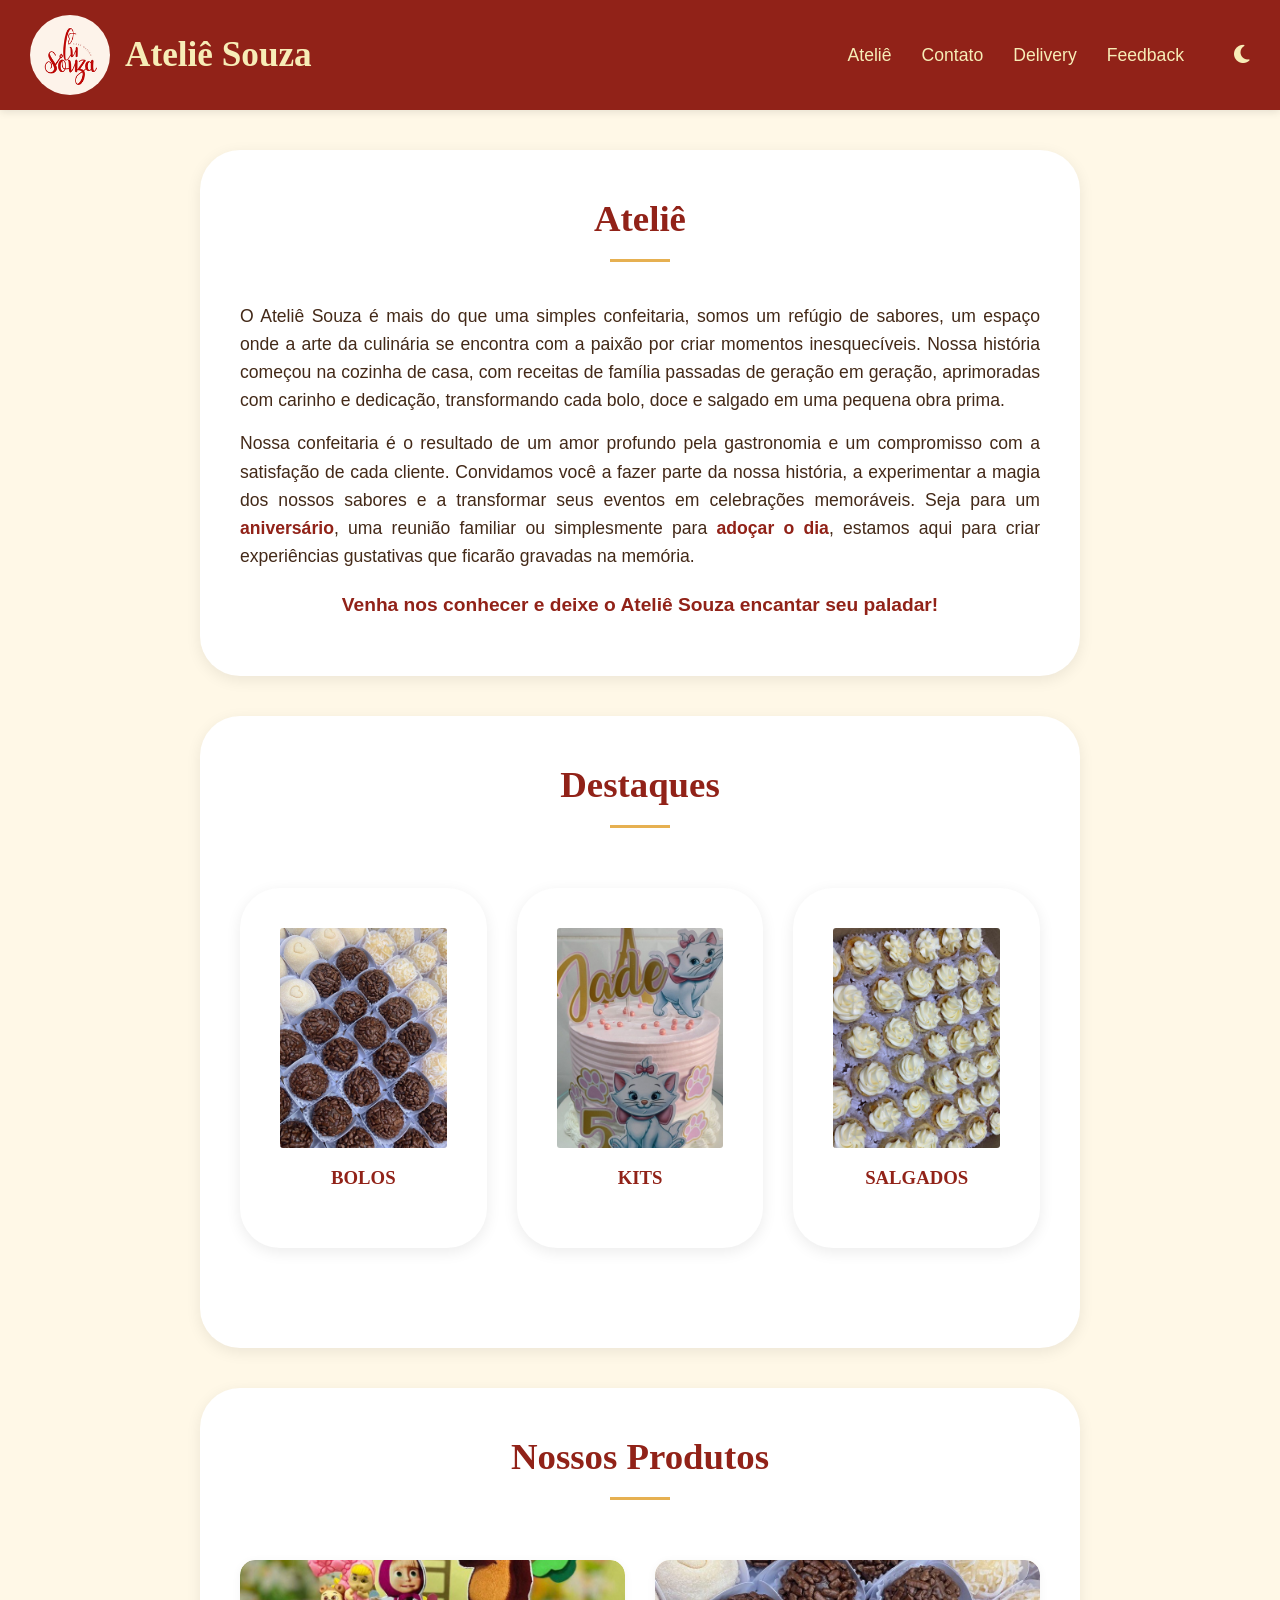
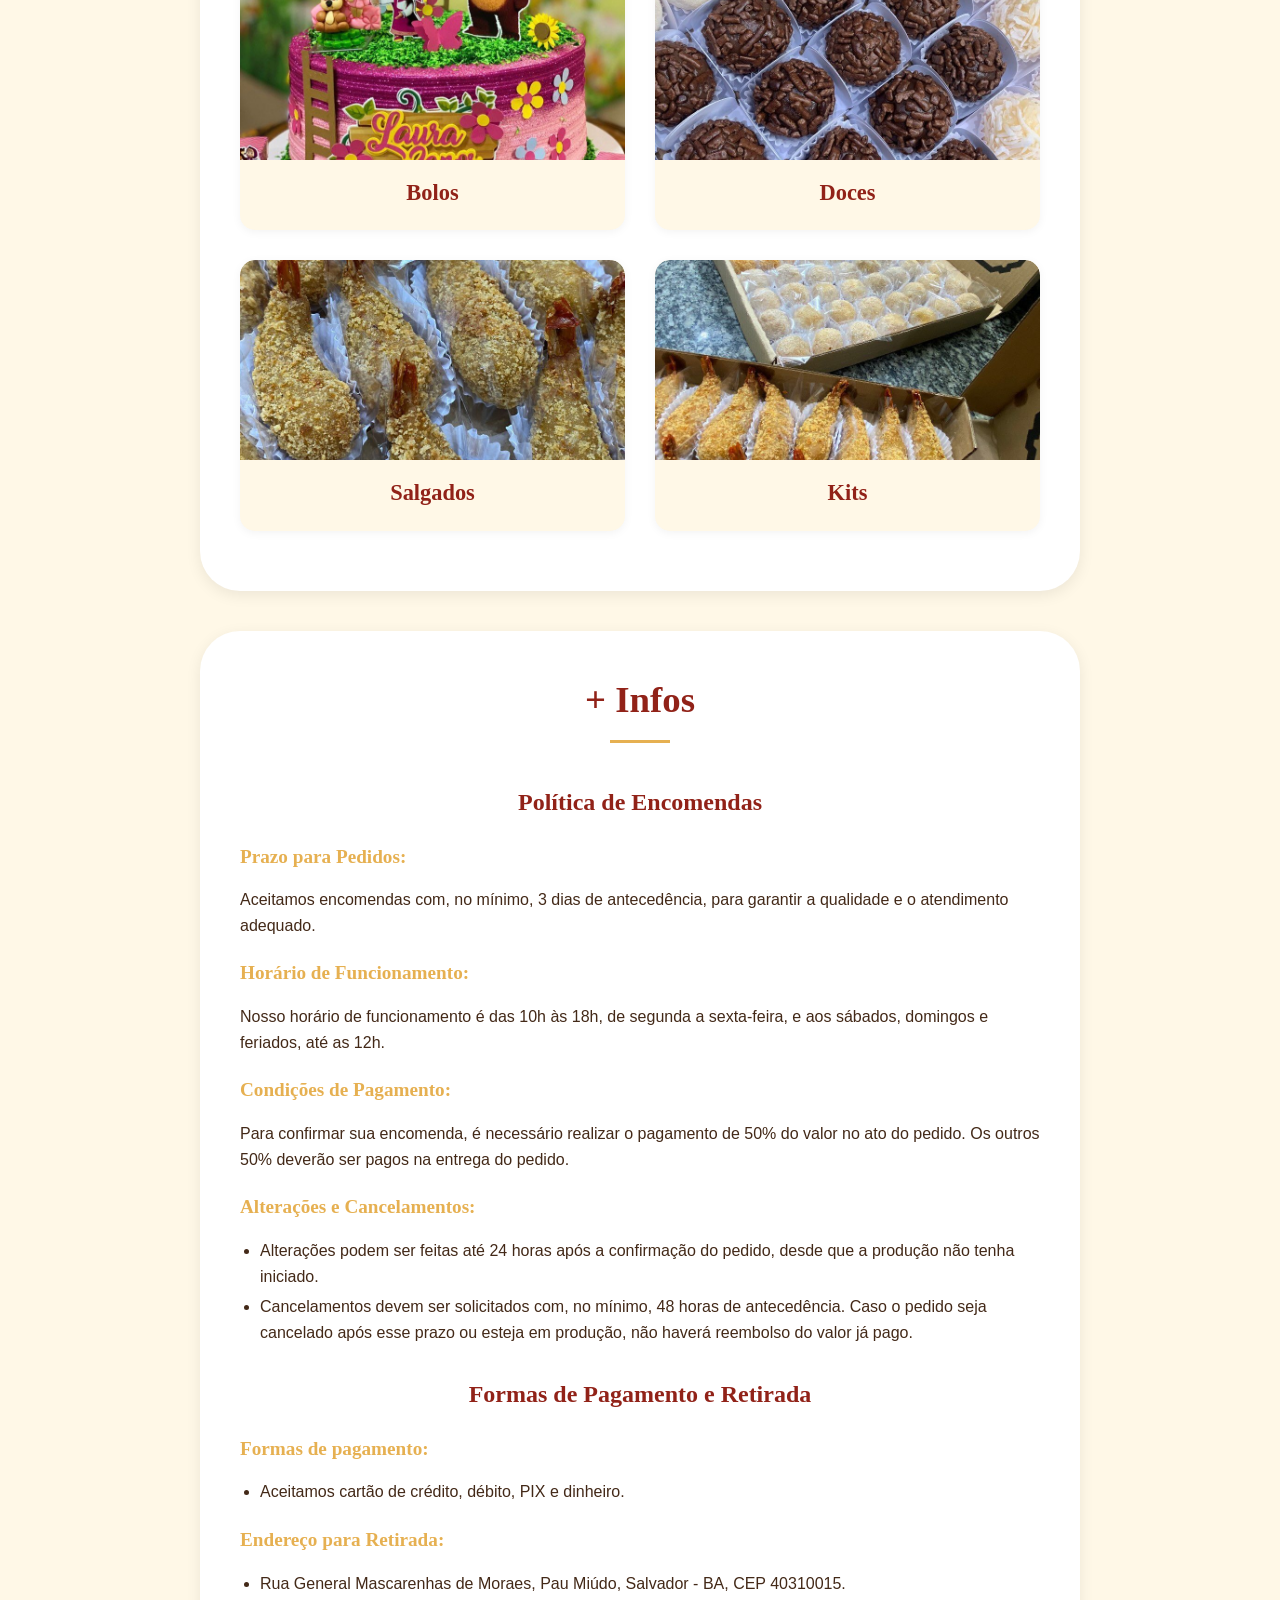
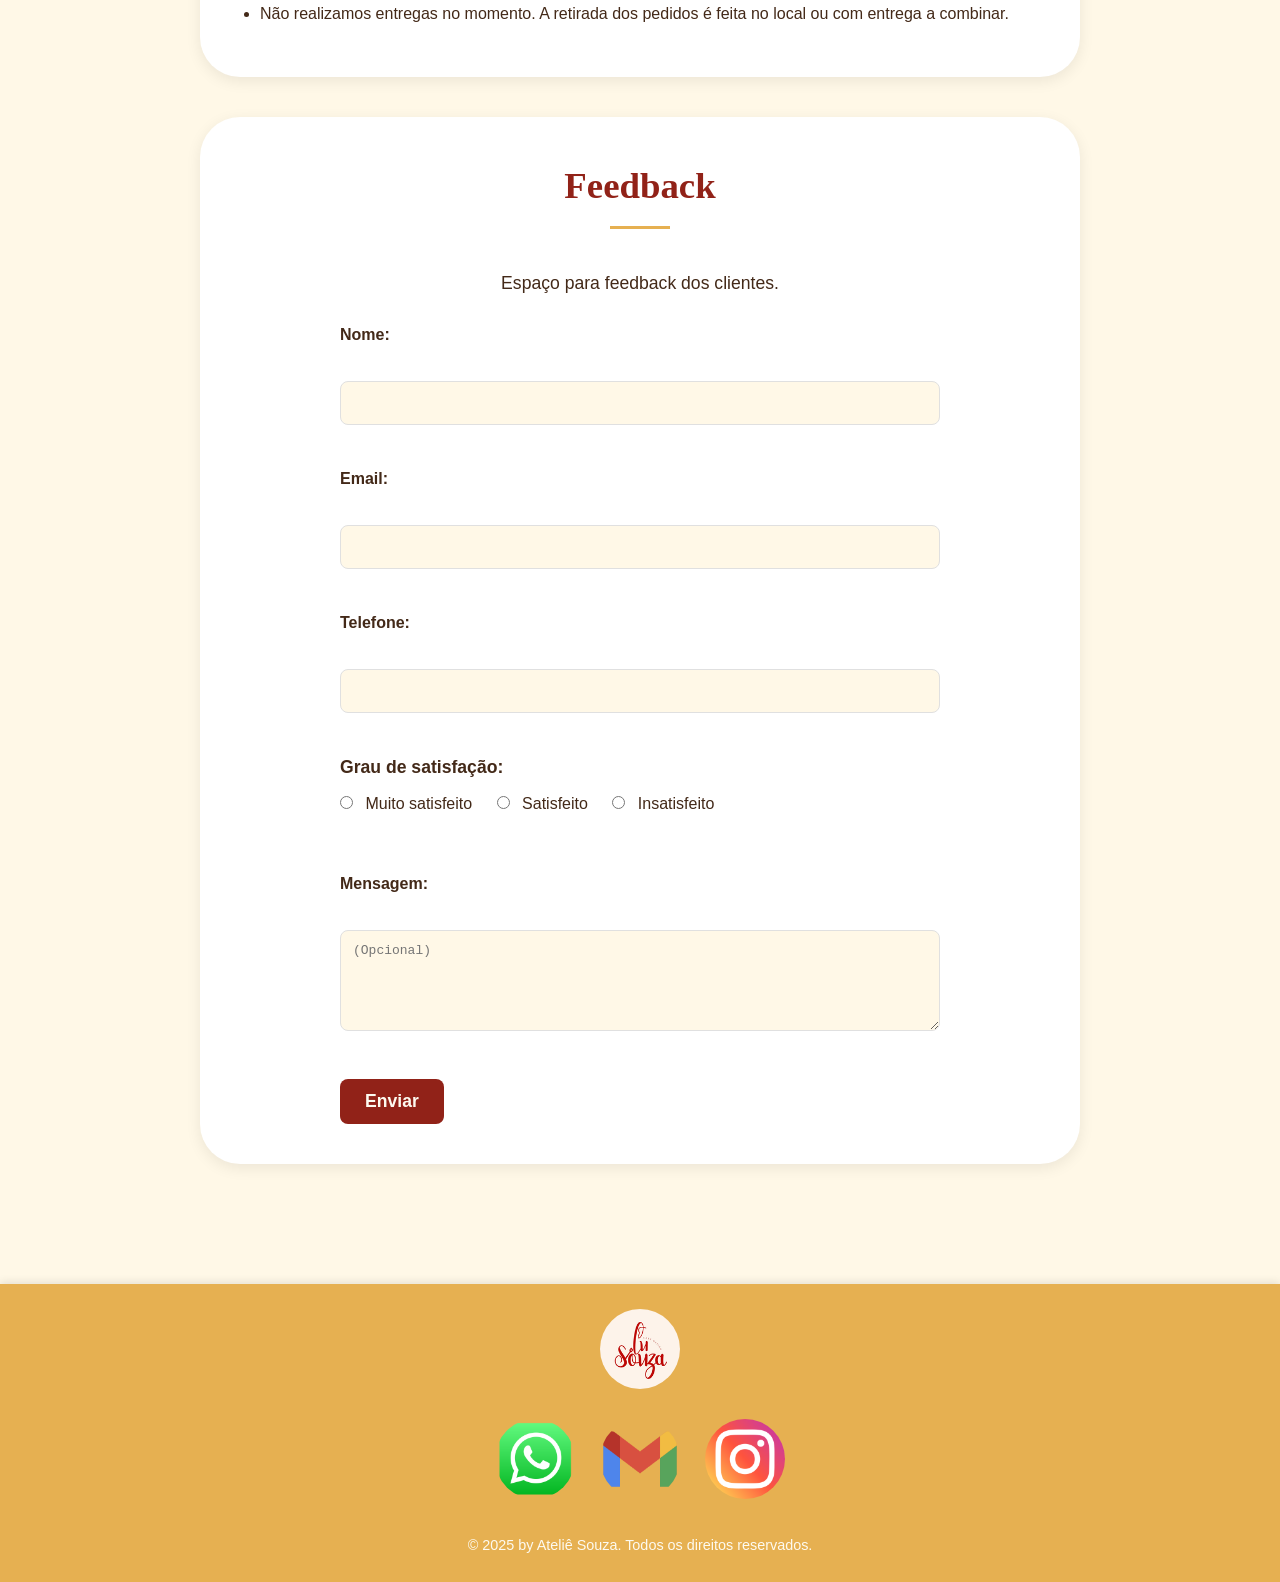
==== index.html @ 4e970af4 "Add files via upload" ====
<!DOCTYPE html>
<html lang="pt-br">
<head>
    <meta charset="UTF-8">
    <meta name="viewport" content="width=device-width, initial-scale=1.0">
    <link rel="stylesheet" href="style.css">
    <link rel="stylesheet" href="https://cdnjs.cloudflare.com/ajax/libs/font-awesome/6.7.2/css/all.min.css" integrity="sha512-Evv84Mr4kqVGRNSgIGL/F/aIDqQb7xQ2vcrdIwxfjThSH8CSR7PBEakCr51Ck+w+/U6swU2Im1vVX0SVk9ABhg==" crossorigin="anonymous" referrerpolicy="no-referrer" />
    <title>Ateliê Souza</title>
</head>
<body>
    <header>
        <div class="header-content">
            <a href="index.html" class="logo-link">
                <img src="img/logo-icon.ico" alt="Imagem do Ateliê Souza" width="100" height="100">
                <h1>Ateliê Souza</h1>
            </a>
            <nav class="main-nav">
                <ul>
                    <li><a href="#sobre">Ateliê</a></li>
                    <li><a href="#contato">Contato</a></li>
                    <li><a href="#delivery">Delivery</a></li>
                    <li><a href="#feedback">Feedback</a></li> <button id="dark-mode-toggle" aria-label="Alternar modo escuro">
                        <i class="fas fa-moon"></i>
                        </button>
                </ul>
            </nav>
        </div>
    </header>

    <main>
        <section id="sobre" class="about-section">
            <h2>Ateliê</h2>
            <div class="text-content">
                <p>O Ateliê Souza é mais do que uma simples confeitaria, somos um refúgio de sabores, um espaço onde a arte da culinária se encontra com a paixão por criar momentos inesquecíveis. Nossa história começou na cozinha de casa, com receitas de família passadas de geração em geração, aprimoradas com carinho e dedicação, transformando cada bolo, doce e salgado em uma pequena obra prima.</p>
                <p>Nossa confeitaria é o resultado de um amor profundo pela gastronomia e um compromisso com a satisfação de cada cliente. Convidamos você a fazer parte da nossa história, a experimentar a magia dos nossos sabores e a transformar seus eventos em celebrações memoráveis. Seja para um <strong>aniversário</strong>, uma <stroing>reunião familiar</strong> ou simplesmente para <strong>adoçar o dia</strong>, estamos aqui para criar experiências gustativas que ficarão gravadas na memória.</p>
                <p class="paladar">Venha nos conhecer e deixe o Ateliê Souza encantar seu paladar!</p>
            </div>
        </section>

        <section id="destaques" class="produtos-destaque">
            <h2>Destaques</h2>
            <div class="produto-grid">
                <section id="produto-card">
                    <img src="/img/bridageiros&beijinhos.jpg" alt="Produto 1">
                    <h3>BOLOS</h3>
                </section>
                <section id="produto-card">
                    <img src="/img/BOLO25CM.jpg" alt="Produto 2">
                    <h3>KITS</h3>
                </section>
                <section id="produto-card">
                    <img src="/img/salgadoquiche.jpg" alt="Produto 3">
                    <h3>SALGADOS</h3>
                </section>
            </div>
        </section>

        <section id="produtos" class="produto-categories">
            <h2>Nossos Produtos</h2>
            <div class="categoria-grid">
                <a href="bolos.html" class="categoria-card">
                    <img src="img/BOLO15CM.jpg" alt="Bolo decorado">
                    <h3>Bolos</h3>
                </a>
                <a href="doces.html" class="categoria-card">
                    <img src="img/bridageiros&beijinhos.jpg" alt="Doces">
                    <h3>Doces</h3>
                </a>
                <a href="salgados.html" class="categoria-card">
                    <img src="img/camaraoempanado.jpg" alt="Camarão empanado">
                    <h3>Salgados</h3>
                </a>
                <a href="kits.html" class="categoria-card">
                    <img src="img/kits.jpg" alt="Salgados variados">
                    <h3>Kits</h3>
                </a>
            </div>
        </section>

        <section id="mais-infos" class="info-section">
            <h2>+ Infos</h2>
            <div class="info-details">
                <h3>Política de Encomendas</h3>
                <h4>Prazo para Pedidos:</h4>
                <p>Aceitamos encomendas com, no mínimo, 3 dias de antecedência, para garantir a qualidade e o atendimento adequado.</p>

                <h4>Horário de Funcionamento:</h4>
                <p>Nosso horário de funcionamento é das 10h às 18h, de segunda a sexta-feira, e aos sábados, domingos e feriados, até as 12h.</p>

                <h4>Condições de Pagamento:</h4>
                <p>Para confirmar sua encomenda, é necessário realizar o pagamento de 50% do valor no ato do pedido. Os outros 50% deverão ser pagos na entrega do pedido.</p>

                <h4>Alterações e Cancelamentos:</h4>
                <ul>
                    <li>Alterações podem ser feitas até 24 horas após a confirmação do pedido, desde que a produção não tenha iniciado.</li>
                    <li>Cancelamentos devem ser solicitados com, no mínimo, 48 horas de antecedência. Caso o pedido seja cancelado após esse prazo ou esteja em produção, não haverá reembolso do valor já pago.</li>
                </ul>

                <h3 id="delivery">Formas de Pagamento e Retirada</h3>
                <h4>Formas de pagamento:</h4>
                <ul>
                    <li>Aceitamos cartão de crédito, débito, PIX e dinheiro.</li>
                </ul>

                <h4>Endereço para Retirada:</h4>
                <ul>
                    <li>Rua General Mascarenhas de Moraes, Pau Miúdo, Salvador - BA, CEP 40310015.</li>
                    <li>Não realizamos entregas no momento. A retirada dos pedidos é feita no local ou com entrega a combinar.</li>
                </ul>
            </div>
        </section>

        <section id="feedback" class="feedback-section">
            <h2>Feedback</h2>
            <div class="text-feedback">
                <p>Espaço para feedback dos clientes.</p>
             <div>
              <form action="salvar.php" method="post">
                <label>Nome:</label><br>
                <input type="text" name="nome" required><br><br>

                <label>Email:</label><br>
                <input type="email" name="email" required><br><br>

                <label>Telefone:</label><br>
                <input type="text" name="telefone" required><br><br>
                <div class="satisfacao">
                <p>Grau de satisfação:</p>
                <input type="radio" id="msatisfeito"  name="satisfacao">
                <label for="satisfacao">Muito satisfeito</label>
                <input type="radio" id="satisfeito" name="satisfacao">
                <label for="satisfacao">Satisfeito</label>
                <input type="radio" id="insatisfeito" name="satisfacao">
                <label for="satisfacao">Insatisfeito</label>
            </div>
                
                <br>
                <label>Mensagem:</label><br>
                <textarea  placeholder="(Opcional)" name="mensagem" rows="5" cols="40" required></textarea><br><br>

                <button type="submit">Enviar</button>
              </form>

                </div>
        </section>
    </main>

    <footer>
        <div class="footer-content">
            <img src="img/logo-icon.ico" alt="Logo do Ateliê Souza" width="85" height="80">
            <div class="social-links">
                <a href="#" target="_blank">
                    <img src="img/whatsapp.png" alt="WhatsApp">
                </a>
                <a href="#" target="_blank">
                    <img src="img/email.png" alt="Email">
                </a>
                <a href="" target="_blank">
                    <img src="img/instagram.png" alt="Instagram">
                </a>
            </div>
            <p>&copy; 2025 by Ateliê Souza. Todos os direitos reservados.</p>
        </div>
    </footer>
    <script src="script.js"></script>
</body>
</html>
---- style.css ----
/* Variáveis para o tema claro */
:root {
    --primary-color: #912218; /* header */
    --secondary-color: #E6B051; /* footer */
    --accent-color: #F7EDB7; /* destaque */
    --text-dark: #432918; /* texto principal escuro */
    --text-light: #fdfaf0; /* texto claro */
    --bg-light: #fff8e7; /* fundo claro */
    --bg-white: #ffffff; /* fundo de seções */
    --border-color: #e0e0e0;
}

/* Variáveis para o tema escuro */
body.dark-mode {
    --primary-color: #9d1f14; /* Cor primária mais escura */
    --secondary-color: #b38b3d; /* Cor secundária ajustada */
    --accent-color: #c4b68e; /* Destaque mais suave */
    --text-dark: #fdfaf0; /* Texto claro para o modo escuro */
    --text-light: #432918; /* Texto escuro para elementos de destaque */
    --bg-light: #2c2c2c; /* Fundo principal escuro */
    --bg-white: #3a3a3a; /* Fundo de seções escuro */
    --border-color: #555;
}

* {
    margin: 0;
    padding: 0;
    box-sizing: border-box;
    scroll-behavior: smooth;
}

#dark-mode-toggle {
    background: none;
    border: none;
    color: var(--accent-color); 
    font-size: 1.3em;
    cursor: pointer;
    margin-left: 20px; 
    transition: color 0.3s ease;
}

#dark-mode-toggle:hover {
    color: var(--secondary-color); 
}

body.dark-mode #dark-mode-toggle .fa-moon {
    display: none; 
}

body.dark-mode #dark-mode-toggle .fa-sun {
    display: inline-block; 
}

#dark-mode-toggle .fa-sun {
    display: none;
}

body {
    font-family: Poppins, sans-serif;
    background-color: var(--bg-light);
    color: var(--text-dark);
    line-height: 1.6;
    display: flex;
    flex-direction: column;
    min-height: 100vh;
    transition: background-color 0.3s ease, color 0.3s ease; 
}


a {
    text-decoration: none;
    color: var(--text-dark); 
    transition: color 0.3s ease;
}

a:hover {
    color: var(--primary-color);
}

img {
    max-width: 100%;
    height: auto;
    display: block;
}

h1, h2, h3, h4, h5, h6 {
    font-family: 'Playfair Display', serif; 
    color: var(--primary-color); 
    margin-bottom: 15px;
    text-align: center;
}

h2 {
    border-radius: 40px;
    font-size: 2.3em;
    margin-bottom: 30px;
    position: relative;
    padding-bottom: 10px;
}

h2::after {
    content: '';
    display: block;
    width: 60px;
    height: 3px;
    background-color: var(--secondary-color); 
    margin: 10px auto 0;
}

header {
    background-color: var(--primary-color); 
    color: var(--accent-color); 
    padding: 15px 30px;
    box-shadow: 0 2px 8px rgba(0, 0, 0, 0.1);
}

.header-content {
    display: flex;
    justify-content: space-between;
    align-items: center;
    max-width: 1400px;
    margin: 0 auto;
}

.logo-link {
    display: flex;
    align-items: center;
    color: var(--accent-color); 
    gap: 15px;
}

.logo-link img {
    border-radius: 50%;
    width: 80px;
    height: 80px;
    object-fit: cover;
}

.logo-link h1 {
    margin: 0;
    font-size: 2.2em;
    font-family: 'Playfair Display', serif;
    color: var(--accent-color); 
}

.main-nav ul {
    list-style: none;
    display: flex;
    gap: 30px;
}

.main-nav a {
    color: var(--accent-color); 
    font-weight: 500;
    font-size: 1.1em;
    padding: 5px 0;
    position: relative;
}

.main-nav a::after {
    content: '';
    position: absolute;
    bottom: 0;
    left: 0;
    width: 0;
    height: 2px;
    background-color: var(--secondary-color); 
    transition: width 0.3s ease-in-out;
}

.main-nav a:hover::after {
    width: 100%;
}

.page-title {
    border: 2px solid var(--secondary-color); 
    text-align: center;
    border-radius: 20px;
    box-shadow: 0 2px 8px rgba(0, 0, 0, 0.1);
    position: relative;
    max-width: 30%;
    margin: 12px auto;
    padding: 12px 0;
}

.page-title h2 {
    font-family: 'Playfair Display', serif;
    color: var(--text-light); 
    font-size: 1.8rem;
}

main {
    flex: 1;
    max-width: 1200px;
    margin: 40px auto;
    padding: 0 20px;
}

section {
    background-color: var(--bg-white); 
    border-radius: 40px;
    box-shadow: 0 4px 15px rgba(0, 0, 0, 0.08);
    padding: 40px;
    margin-bottom: 40px;
    text-align: center;
    transition: background-color 0.3s ease, box-shadow 0.3s ease; 
}

.about-section .text-content {
    max-width: 800px;
    margin: 0 auto;
    text-align: justify;
}

.about-section p {
    font-size: 1.1em;
    margin-bottom: 15px;
    color: var(--text-dark); 
}
.about-section p.paladar {
    font-size: 1.2em;
    font-weight: bold;
    color: var(--primary-color); 
    text-align: center;
    margin-top: 20px;
}
.about-section p strong {
    color: var(--primary-color); 
}

.produto-grid,
.categoria-grid,
.kits-list,
.produto-categoria-list,
.produto-list-bolos {
    display: grid;
    gap: 30px;
    justify-content: center;
    grid-template-columns: repeat(auto-fit, minmax(200px, 1fr));
    padding: 20px 0;
}

.produto-grid img{
    width: 100%;
    height: 220px;
    object-fit: cover;
    border-radius: 3px;
    margin-bottom: 15px;
}

.categoria-grid {
    grid-template-columns: repeat(auto-fit, minmax(300px, 1fr));
}

.categoria-card {
    display: block;
    background-color: var(--bg-light); 
    border-radius: 15px;
    box-shadow: 0 2px 10px rgba(0, 0, 0, 0.05);
    text-align: center;
    transition: transform 0.3s ease, box-shadow 0.3s ease, background-color 0.3s ease; /* Transição suave */
    overflow: hidden;
}

.categoria-card:hover {
    transform: translateY(-5px);
    box-shadow: 0 6px 20px rgba(0, 0, 0, 0.1);
}

body.dark-mode .categoria-card {
    background-color: #4a4a4a; 
    box-shadow: 0 2px 10px rgba(255, 255, 255, 0.1);
}

body.dark-mode .categoria-card h3 {
    color: var(--accent-color); 
}

.categoria-card img {
    width: 100%;
    height: 200px;
    object-fit: cover;
    border-radius: 15px 15px 0 0;
}

.categoria-card h3 {
    margin: 15px 0 20px;
    font-size: 1.4em;
    color: var(--primary-color); 
}

.info-section .info-details {
    max-width: 800px;
    margin: 0 auto;
    text-align: left;
}

.info-section h3 {
    font-size: 1.5em;
    color: var(--primary-color); 
    margin-top: 30px;
    margin-bottom: 10px;
    text-align: center;
}

.info-section h4 {
    font-size: 1.2em;
    color: var(--secondary-color); 
    margin-top: 20px;
    text-align: left;
}

.info-section p, .info-section ul {
    font-size: 1em;
    color: var(--text-dark); 
    margin-bottom: 10px;
}

.info-section ul {
    list-style: disc;
    margin-left: 20px;
}

.info-section ul li {
    margin-bottom: 5px;
}

.feedback-section {
    padding: 40px;
    background-color: var(--bg-white); 
    border-radius: 40px;
    box-shadow: 0 4px 15px rgba(0, 0, 0, 0.08);
    text-align: center;
}

.feedback-section .text-feedback p {
    font-size: 1.1em;
    color: var(--text-dark); 
    margin-bottom: 25px;
}

.feedback-section form {
    max-width: 600px;
    margin: 0 auto;
    text-align: left;
}

.feedback-section label {
    display: block;
    margin-bottom: 8px;
    font-weight: bold;
    color: var(--text-dark); 
}

.feedback-section input[type="text"],
.feedback-section input[type="email"],
.feedback-section textarea {
    width: 100%;
    padding: 12px;
    margin-bottom: 15px;
    border: 1px solid var(--border-color); 
    border-radius: 8px;
    font-size: 1em;
    background-color: var(--bg-light); 
    color: var(--text-dark); 
    transition: border-color 0.3s ease, background-color 0.3s ease;
}

body.dark-mode .feedback-section input[type="text"],
body.dark-mode .feedback-section input[type="email"],
body.dark-mode .feedback-section textarea {
    background-color: #555;
    color: var(--text-dark); 
    border-color: #666;
}

.feedback-section input[type="text"]:focus,
.feedback-section input[type="email"]:focus,
.feedback-section textarea:focus {
    border-color: var(--primary-color);
    outline: none;
}

.feedback-section .satisfacao {
    margin-bottom: 20px;
}

.feedback-section .satisfacao p {
    font-weight: bold;
    margin-bottom: 10px;
    color: var(--text-dark);
}

.feedback-section .satisfacao input[type="radio"] {
    margin-right: 8px;
}

.feedback-section .satisfacao label {
    display: inline-block;
    margin-right: 20px;
    font-weight: normal;
    color: var(--text-dark);
}

.feedback-section button[type="submit"] {
    background-color: var(--primary-color);
    color: var(--text-light);
    padding: 12px 25px;
    border: none;
    border-radius: 8px;
    cursor: pointer;
    font-size: 1.1em;
    font-weight: bold;
    transition: background-color 0.3s ease;
}

.feedback-section button[type="submit"]:hover {
    background-color: var(--secondary-color);
}

.produto-categoria-list, .produto-list-bolos {
    display: grid;
    gap: 40px;
    grid-template-columns: repeat(auto-fit, minmax(280px, 1fr));
    justify-content: center;
}

.produto-item-group, .bolo-card {
    background-color: var(--bg-white);
    border-radius: 20px;
    box-shadow: 0 4px 15px rgba(0, 0, 0, 0.08);
    padding: 30px;
    text-align: center;
    transition: transform 0.3s ease, box-shadow 0.3s ease, background-color 0.3s ease;
}

body.dark-mode .produto-item-group,
body.dark-mode .bolo-card {
    background-color: #3a3a3a;
    box-shadow: 0 4px 15px rgba(255, 255, 255, 0.08);
}

.produto-item-group:hover, .bolo-card:hover {
    transform: translateY(-5px);
    box-shadow: 0 6px 20px rgba(0, 0, 0, 0.1);
}

.produto-item-group img, .bolo-card img {
    width: 100%;
    height: 180px;
    object-fit: cover;
    border-radius: 10px;
    margin-bottom: 20px;
}

.produto-item-group h3, .bolo-card h3 {
    font-size: 1.6em;
    color: var(--primary-color);
    margin-bottom: 10px;
}

.produto-item-group h4, .bolo-card h4 {
    font-size: 1.3em;
    color: var(--secondary-color);
    margin-bottom: 15px;
}

.produto-item-group ul, .bolo-card ul {
    list-style: none; 
    padding: 0;
    margin-top: 10px;
    text-align: left;
    color: var(--text-dark);
}

.produto-item-group ul li, .bolo-card ul li {
    margin-bottom: 8px;
    font-size: 1.05em;
    display: flex;
    align-items: center;
    gap: 10px;
}

.produto-item-group ul li img {
    width: 30px; 
    height: 30px;
    object-fit: cover;
    border-radius: 50%; 
    display: inline-block;
    vertical-align: middle;
    margin-right: 5px; 
}

.produto-item-group ul li span {
    font-weight: bold;
    color: var(--primary-color);
}

.bolo-options {
    display: grid;
    gap: 40px;
    grid-template-columns: repeat(auto-fit, minmax(300px, 1fr));
    margin-top: 40px;
}

.sabores-section, .add-ons-section, .decoracao-info {
    background-color: var(--bg-white);
    border-radius: 20px;
    box-shadow: 0 4px 15px rgba(0, 0, 0, 0.08);
    padding: 30px;
    text-align: left;
    transition: background-color 0.3s ease, box-shadow 0.3s ease;
}

body.dark-mode .sabores-section,
body.dark-mode .add-ons-section,
body.dark-mode .decoracao-info {
    background-color: #3a3a3a;
    box-shadow: 0 4px 15px rgba(255, 255, 255, 0.08);
}

.sabores-section h3, .add-ons-section h3, .decoracao-info h3 {
    font-size: 1.8em;
    color: var(--primary-color);
    margin-bottom: 20px;
    text-align: center;
}

.sabores-section ul, .add-ons-section ul {
    list-style: disc;
    margin-left: 20px;
    color: var(--text-dark);
}

.sabores-section ul li, .add-ons-section ul li {
    margin-bottom: 10px;
    font-size: 1.1em;
}

.add-ons-section ul li span {
    font-weight: bold;
    color: var(--secondary-color);
}

.sabores-section .note, .add-ons-section .important-info {
    font-size: 0.95em;
    color: #888;
    margin-top: 20px;
    text-align: center;
}

body.dark-mode .sabores-section .note,
body.dark-mode .add-ons-section .important-info {
    color: #bbb;
}

.decoracao-info p {
    font-size: 1.1em;
    color: var(--text-dark);
    line-height: 1.8;
}

.kits-list {
    grid-template-columns: repeat(auto-fit, minmax(320px, 1fr));
}

.kit-card {
    background-color: var(--bg-white);
    border-radius: 20px;
    box-shadow: 0 4px 15px rgba(0, 0, 0, 0.08);
    padding: 30px;
    text-align: left;
    transition: transform 0.3s ease, box-shadow 0.3s ease, background-color 0.3s ease;
}

body.dark-mode .kit-card {
    background-color: #3a3a3a;
    box-shadow: 0 4px 15px rgba(255, 255, 255, 0.08);
}

.kit-card:hover {
    transform: translateY(-5px);
    box-shadow: 0 6px 20px rgba(0, 0, 0, 0.1);
}

.kit-card h3 {
    font-size: 2em;
    color: var(--primary-color);
    margin-bottom: 10px;
    text-align: center;
}

.kit-card p {
    font-size: 1.1em;
    color: #777;
    margin-bottom: 20px;
    text-align: center;
}

body.dark-mode .kit-card p {
    color: #ccc;
}

.kit-card h4 {
    font-size: 1.4em;
    color: var(--secondary-color);
    margin-top: 15px;
    margin-bottom: 10px;
    text-align: left;
}

.kit-card ul {
    list-style: disc;
    margin-left: 20px;
    margin-bottom: 15px;
    color: var(--text-dark);
}

.kit-card ul li {
    margin-bottom: 5px;
    font-size: 1em;
}

.kit-card .price {
    font-size: 2.2em;
    color: var(--primary-color);
    text-align: center;
    margin-top: 25px;
    font-weight: bold;
}


footer {
    background-color: var(--secondary-color);
    color: var(--text-light);
    padding: 25px 0;
    text-align: center;
    margin-top: 40px;
    box-shadow: 0 -2px 8px rgba(0, 0, 0, 0.1);
    transition: background-color 0.3s ease, color 0.3s ease;
}

.footer-content {
    max-width: 1200px;
    margin: 0 auto;
    display: flex;
    flex-direction: column;
    align-items: center;
    gap: 20px;
}

footer img {
    border-radius: 50%;
    width: 80px;
    height: 80px;
    object-fit: cover;
}

.footer-content .social-links {
    display: flex;
    gap: 25px;
    margin-top: 10px;
}

.footer-content .social-links a {
    color: var(--text-light);
    font-size: 2.2em;
    transition: color 0.3s ease;
}

.footer-content .social-links a:hover {
    color: var(--primary-color);
}

footer p {
    font-size: 0.9em;
    margin-top: 15px;
    color: var(--text-light);
}

@media (max-width: 768px) {
    .header-content {
        flex-direction: column;
        text-align: center;
        gap: 15px;
    }

    .main-nav ul {
        flex-direction: column;
        gap: 15px;
    }

    .logo-link {
        flex-direction: column;
        gap: 10px;
    }

    .logo-link h1 {
        font-size: 1.8em;
    }

    .page-title {
        max-width: 60%;
    }

    main {
        margin: 20px auto;
        padding: 0 15px;
    }

    section {
        padding: 25px;
    }

    h2 {
        font-size: 1.8em;
        margin-bottom: 20px;
    }

    .produto-grid,
    .categoria-grid,
    .kits-list,
    .produto-categoria-list,
    .produto-list-bolos {
        grid-template-columns: 1fr;
    }

    .feedback-section form {
        padding: 0 10px;
    }

    .bolo-options {
        grid-template-columns: 1fr;
    }
}

@media (max-width: 480px) {
    .logo-link h1 {
        font-size: 1.5em;
    }

    .main-nav a {
        font-size: 1em;
    }

    .page-title {
        max-width: 80%;
    }

    h2 {
        font-size: 1.5em;
    }

    .info-section h3 {
        font-size: 1.3em;
    }

    .info-section h4 {
        font-size: 1.1em;
    }

    .feedback-section label,
    .feedback-section input,
    .feedback-section textarea,
    .feedback-section button {
        font-size: 0.9em;
    }

    .produto-item-group h3, .bolo-card h3 {
        font-size: 1.4em;
    }

    .produto-item-group h4, .bolo-card h4 {
        font-size: 1.1em;
    }

    .kit-card h3 {
        font-size: 1.7em;
    }

    .kit-card .price {
        font-size: 1.8em;
    }

    footer p {
        font-size: 0.8em;
    }
}
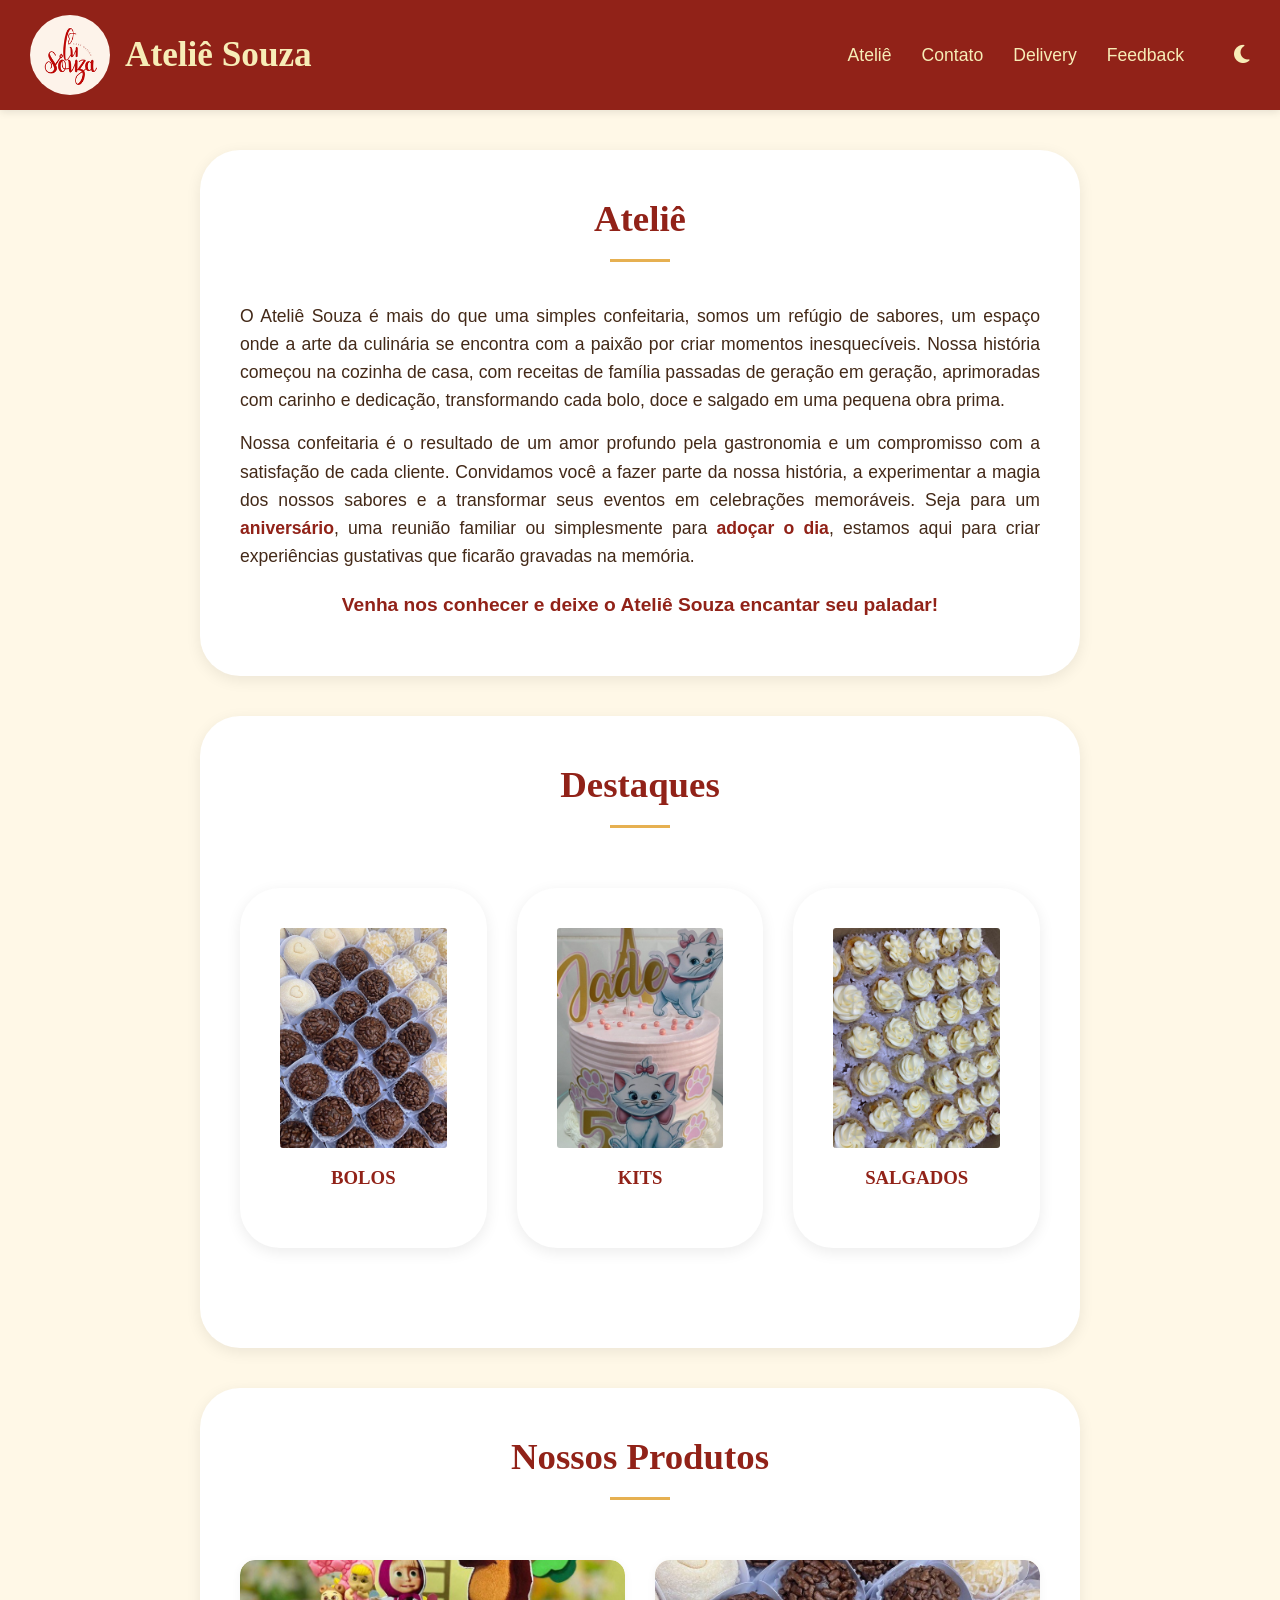
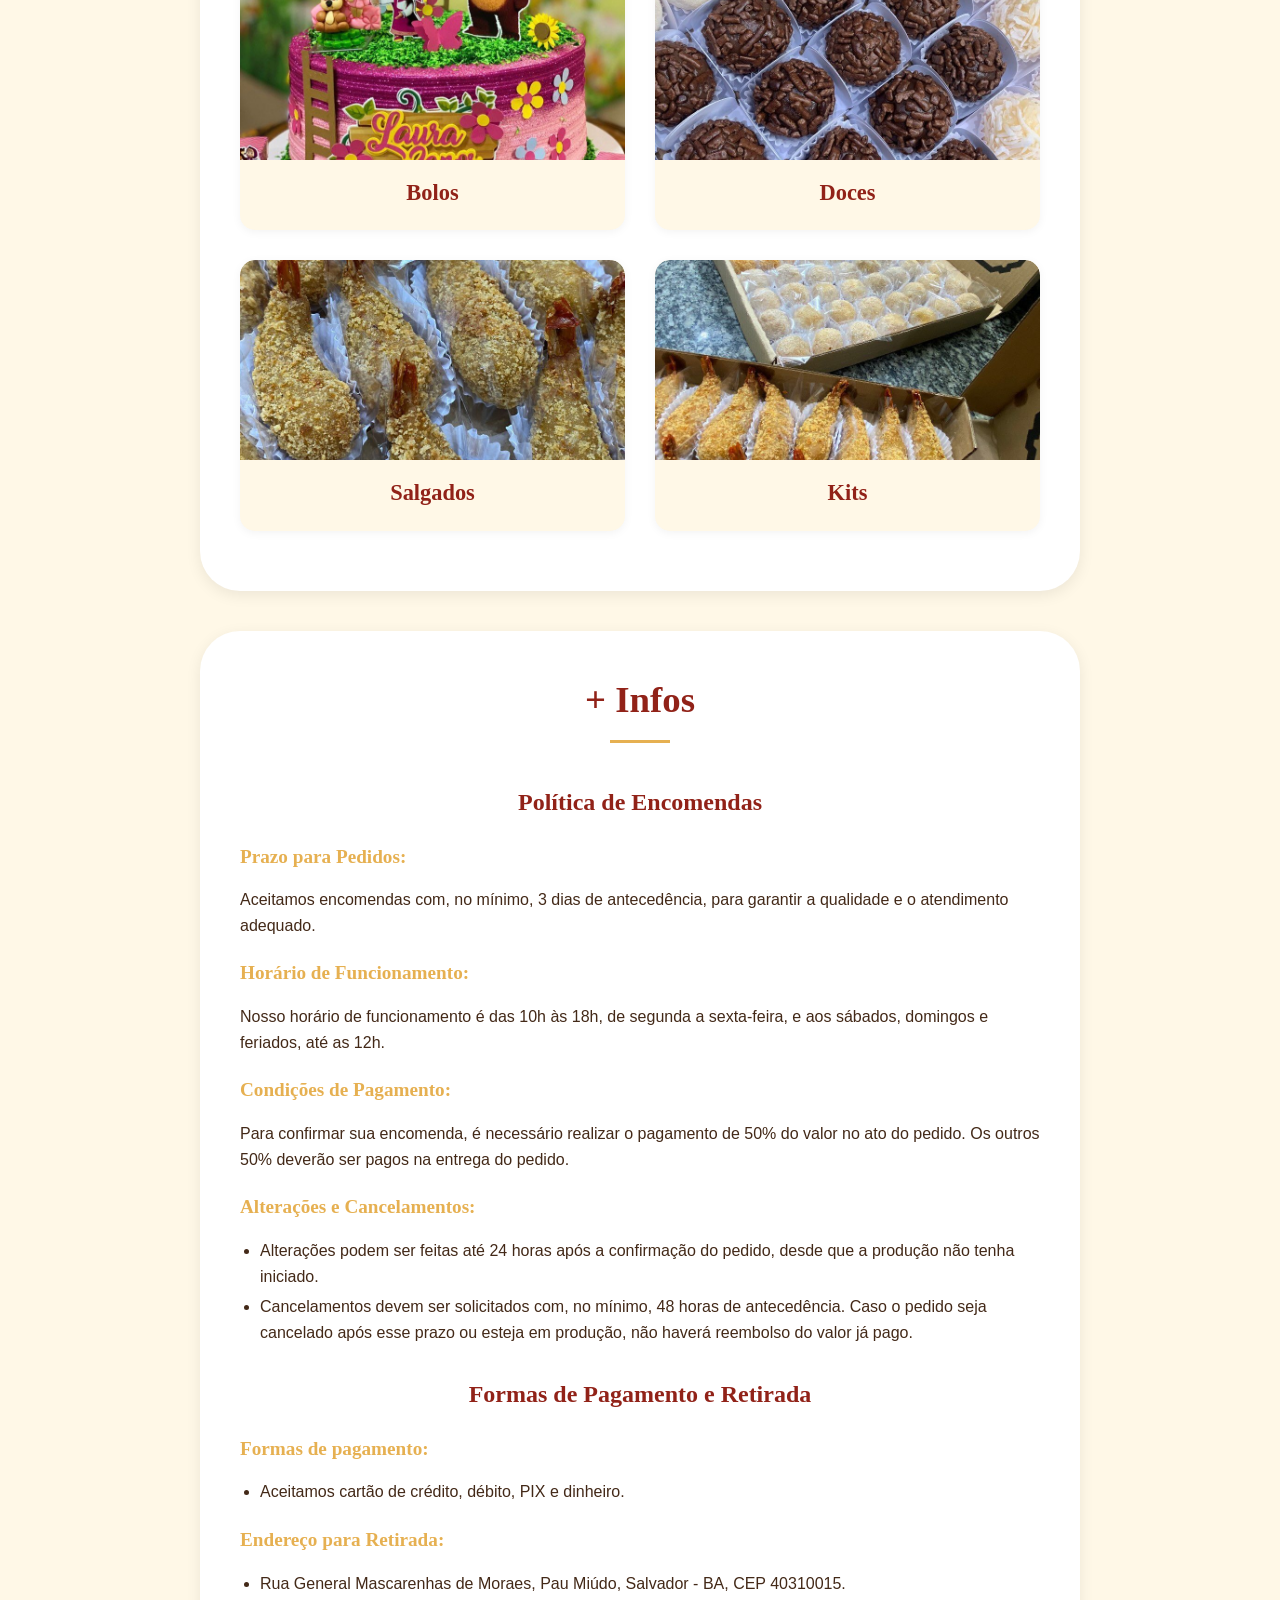
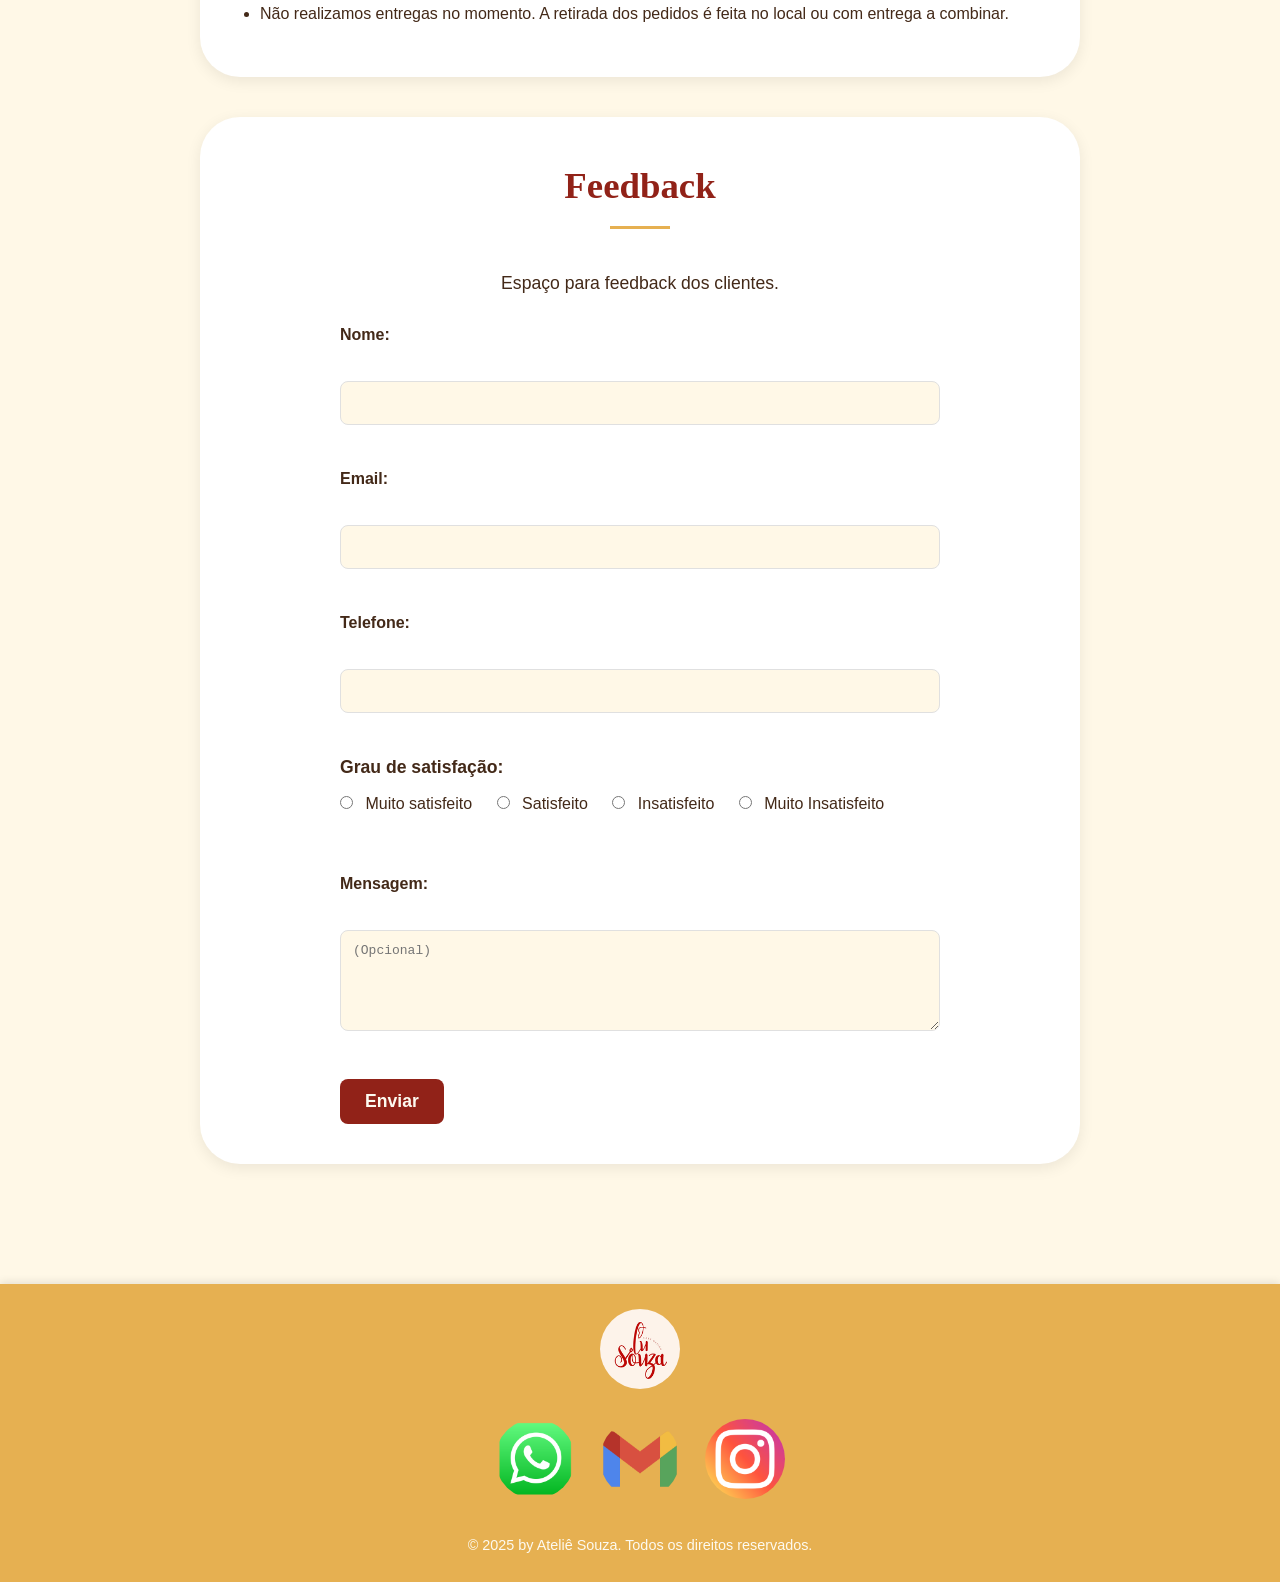
==== commit 91bfc4a6: "Update index.html faltou o Muito insatisfeito" ====
--- a/index.html
+++ b/index.html
@@ -132,6 +132,8 @@
                 <label for="satisfacao">Satisfeito</label>
                 <input type="radio" id="insatisfeito" name="satisfacao">
                 <label for="satisfacao">Insatisfeito</label>
+                <input type="radio" id="minsatisfeito" name="satisfacao">
+                <label for="satisfacao">Muito Insatisfeito</label>
             </div>
                 
                 <br>
